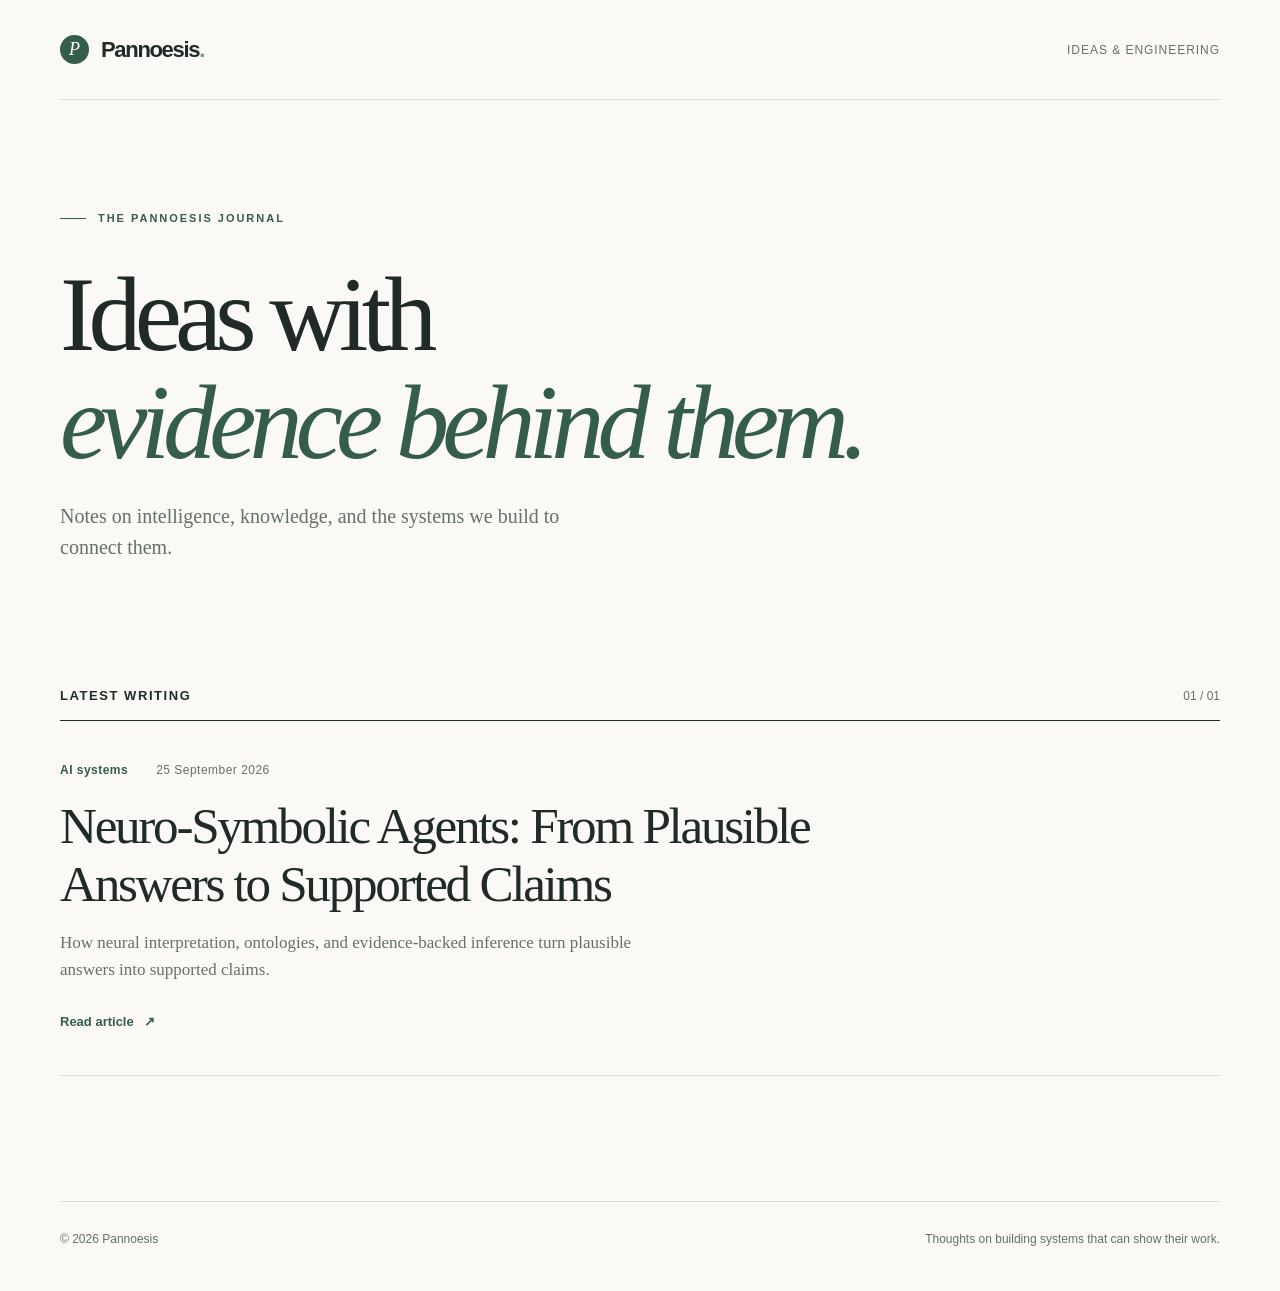
==== index.html @ 2fb56815 "feat: publish Pannoesis journal and first essay" ====
<!doctype html>
<html lang="en">
<head>
  <meta charset="utf-8">
  <meta name="viewport" content="width=device-width, initial-scale=1">
  <meta name="color-scheme" content="light">
  <meta name="description" content="The Pannoesis journal on intelligence, knowledge, and evidence.">
  <meta property="og:type" content="website">
  <meta property="og:title" content="Ideas &amp; engineering">
  <meta property="og:description" content="The Pannoesis journal on intelligence, knowledge, and evidence.">
  <meta property="og:url" content="https://pannoesis.github.io/">
  <title>Ideas &amp; engineering · Pannoesis</title>
  <link rel="canonical" href="https://pannoesis.github.io/">
  <link rel="stylesheet" href="assets/style.css">
  
</head>
<body>
  <div class="site-shell">
    <header class="site-header">
      <a class="brand" href="index.html" aria-label="Pannoesis home"><span class="brand-mark" aria-hidden="true">P</span><span>Pannoesis<span class="brand-dot">.</span></span></a>
      <span class="header-label">Ideas &amp; engineering</span>
    </header>
    <main id="main">
      <section class="hero" aria-labelledby="hero-title">
        <div class="eyebrow"><span class="eyebrow-line"></span> THE PANNOESIS JOURNAL</div>
        <h1 id="hero-title">Ideas with<br><em>evidence behind them.</em></h1>
        <p>Notes on intelligence, knowledge, and the systems we build to connect them.</p>
      </section>
      <section class="latest" aria-labelledby="latest-title">
        <div class="section-heading"><h2 id="latest-title">Latest writing</h2><span>01 / 01</span></div>
        <a class="post-card" href="posts/neuro-symbolic-agents.html">
          <div class="post-info"><span>AI systems</span><span>25 September 2026</span></div>
          <h3>Neuro-Symbolic Agents: From Plausible Answers to Supported Claims</h3>
          <p>How neural interpretation, ontologies, and evidence-backed inference turn plausible answers into supported claims.</p>
          <span class="read-link">Read article <span aria-hidden="true">↗</span></span>
        </a>
      </section>
    </main>
    <footer class="site-footer"><span>© 2026 Pannoesis</span><span>Thoughts on building systems that can show their work.</span></footer>
  </div>
</body>
</html>
---- assets/style.css ----
:root{color-scheme:light;--paper:#faf9f6;--ink:#202a27;--muted:#65716b;--line:#d9ded7;--green:#355d4c;--highlight:#e7eee8}
*{box-sizing:border-box}
html{scroll-behavior:smooth}
body{margin:0;background:var(--paper);color:var(--ink);font-family:Georgia,'Times New Roman',serif;-webkit-font-smoothing:antialiased}
a{color:inherit}
a:focus-visible{outline:2px solid var(--green);outline-offset:4px}
.site-shell{width:min(100% - 48px,1160px);margin:auto}
.site-header{height:100px;display:flex;align-items:center;justify-content:space-between;border-bottom:1px solid var(--line)}
.brand{display:inline-flex;align-items:center;gap:12px;text-decoration:none;font-family:Arial,sans-serif;font-size:22px;font-weight:700;letter-spacing:-.06em}
.brand-mark{display:grid;place-items:center;width:29px;height:29px;background:var(--green);color:#fff;border-radius:50%;font-family:Georgia,serif;font-size:18px;font-style:italic;font-weight:400;letter-spacing:0}
.brand-dot{color:#749b7b}
.header-label,.eyebrow,.section-heading,.post-info,.read-link,.article-kicker,.article-meta,.back-link,.site-footer{font-family:Arial,sans-serif}
.header-label{color:var(--muted);font-size:12px;letter-spacing:.08em;text-transform:uppercase}
.hero{padding:112px 0 125px;max-width:930px}
.eyebrow{display:flex;align-items:center;gap:12px;color:var(--green);font-size:11px;font-weight:700;letter-spacing:.18em}
.eyebrow-line{width:26px;height:1px;background:var(--green)}
.hero h1{margin:36px 0 24px;font-size:clamp(55px,8.3vw,112px);font-weight:400;line-height:1.02;letter-spacing:-.065em}
.hero h1 em{font-weight:400;color:var(--green)}
.hero p{max-width:515px;margin:0;color:var(--muted);font-size:20px;line-height:1.55}
.latest{padding-bottom:125px}
.section-heading{display:flex;justify-content:space-between;align-items:baseline;border-bottom:1px solid var(--ink);padding-bottom:17px}
.section-heading h2{margin:0;font-size:13px;font-weight:700;letter-spacing:.12em;text-transform:uppercase}
.section-heading span{color:var(--muted);font-size:12px}
.post-card{display:block;padding:42px 0 45px;border-bottom:1px solid var(--line);text-decoration:none;transition:padding .2s ease,background .2s ease}
.post-card:hover{padding-left:18px;background:#f3f5f0}
.post-info{display:flex;gap:28px;color:var(--green);font-size:12px;font-weight:600;letter-spacing:.04em}
.post-info span+span{color:var(--muted);font-weight:400}
.post-card h3{max-width:850px;margin:20px 0 13px;font-size:clamp(33px,4vw,54px);font-weight:400;letter-spacing:-.045em;line-height:1.14}
.post-card p{max-width:600px;color:var(--muted);font-size:17px;line-height:1.55}
.read-link{display:inline-block;margin-top:14px;color:var(--green);font-size:13px;font-weight:700}
.read-link span{padding-left:7px}
.site-footer{display:flex;justify-content:space-between;gap:20px;border-top:1px solid var(--line);padding:30px 0 45px;color:var(--muted);font-size:12px}
.article-layout{width:min(100%,800px);margin:0 auto;padding:62px 0 110px}
.back-link{color:var(--green);font-size:13px;text-decoration:none}
.back-link:hover,.article-end a:hover{text-decoration:underline}
.article-kicker{display:flex;gap:10px;margin:77px 0 21px;color:var(--green);font-size:11px;font-weight:700;letter-spacing:.14em;text-transform:uppercase}
.article-kicker span{color:#a6b7aa}
.article-layout h1{max-width:790px;margin:0;font-size:clamp(43px,6vw,72px);font-weight:400;line-height:1.07;letter-spacing:-.055em}
.article-deck{max-width:650px;margin:27px 0 27px;color:var(--muted);font-size:21px;line-height:1.48}
.article-meta{display:flex;gap:11px;align-items:center;color:var(--muted);font-size:12px}
.article-rule{height:1px;background:var(--line);margin:40px 0 48px}
.prose{font-size:18px;line-height:1.74;overflow-wrap:anywhere}
.prose p{margin:0 0 25px}
.prose>p:first-child{font-size:20px}
.prose h2{margin:62px 0 19px;font-size:35px;font-weight:400;line-height:1.2;letter-spacing:-.035em}
.prose h2:first-child{margin-top:0}
.prose strong{font-weight:700}
.prose a{color:var(--green);text-decoration-thickness:1px;text-underline-offset:3px}
.prose blockquote{margin:28px 0;padding:4px 0 4px 25px;border-left:3px solid var(--green);color:var(--green);font-size:22px;font-style:italic}
.prose blockquote p{margin:0}
.prose pre{overflow-x:auto;margin:27px 0;padding:22px 25px;background:#eff2ed;border:1px solid #e2e8df;border-radius:4px;font-size:14px;line-height:1.6}
.prose code{font-family:'Courier New',monospace;font-size:.83em;background:#edf1eb;padding:2px 4px;border-radius:2px}
.prose pre code{padding:0;background:none;font-size:inherit}
.prose table{width:100%;border-collapse:collapse;margin:30px 0;font-family:Arial,sans-serif;font-size:14px;line-height:1.5}
.prose th{text-align:left;background:#edf2ec}
.prose td,.prose th{border-bottom:1px solid var(--line);padding:12px 10px;vertical-align:top}
.prose hr{border:0;border-top:1px solid var(--line);margin:58px 0}
.equation{overflow-x:auto;margin:28px 0;padding:18px 8px;text-align:center;background:#f0f3ed;border-radius:4px;font-size:16px}
.inline-equation{white-space:nowrap}
.article-end{border-top:1px solid var(--line);margin-top:70px;padding-top:26px;font-family:Arial,sans-serif;font-size:13px;color:var(--green)}
.article-end a{text-decoration:none}
@media(max-width:700px){.site-shell{width:min(100% - 36px,1160px)}.site-header{height:75px}.header-label{font-size:10px}.hero{padding:77px 0 85px}.hero h1{margin-top:28px;font-size:clamp(49px,12vw,82px)}.hero p{font-size:17px}.latest{padding-bottom:85px}.post-card{padding:31px 0}.post-card:hover{padding-left:0}.post-card h3{font-size:35px}.site-footer{flex-direction:column}.article-layout{padding:43px 0 75px}.article-kicker{margin-top:58px}.article-layout h1{font-size:clamp(42px,10vw,65px)}.article-deck{font-size:18px}.prose{font-size:17px}.prose h2{font-size:29px}.prose table{display:block;overflow-x:auto;white-space:nowrap}}
@media(prefers-reduced-motion:reduce){html{scroll-behavior:auto}.post-card{transition:none}}
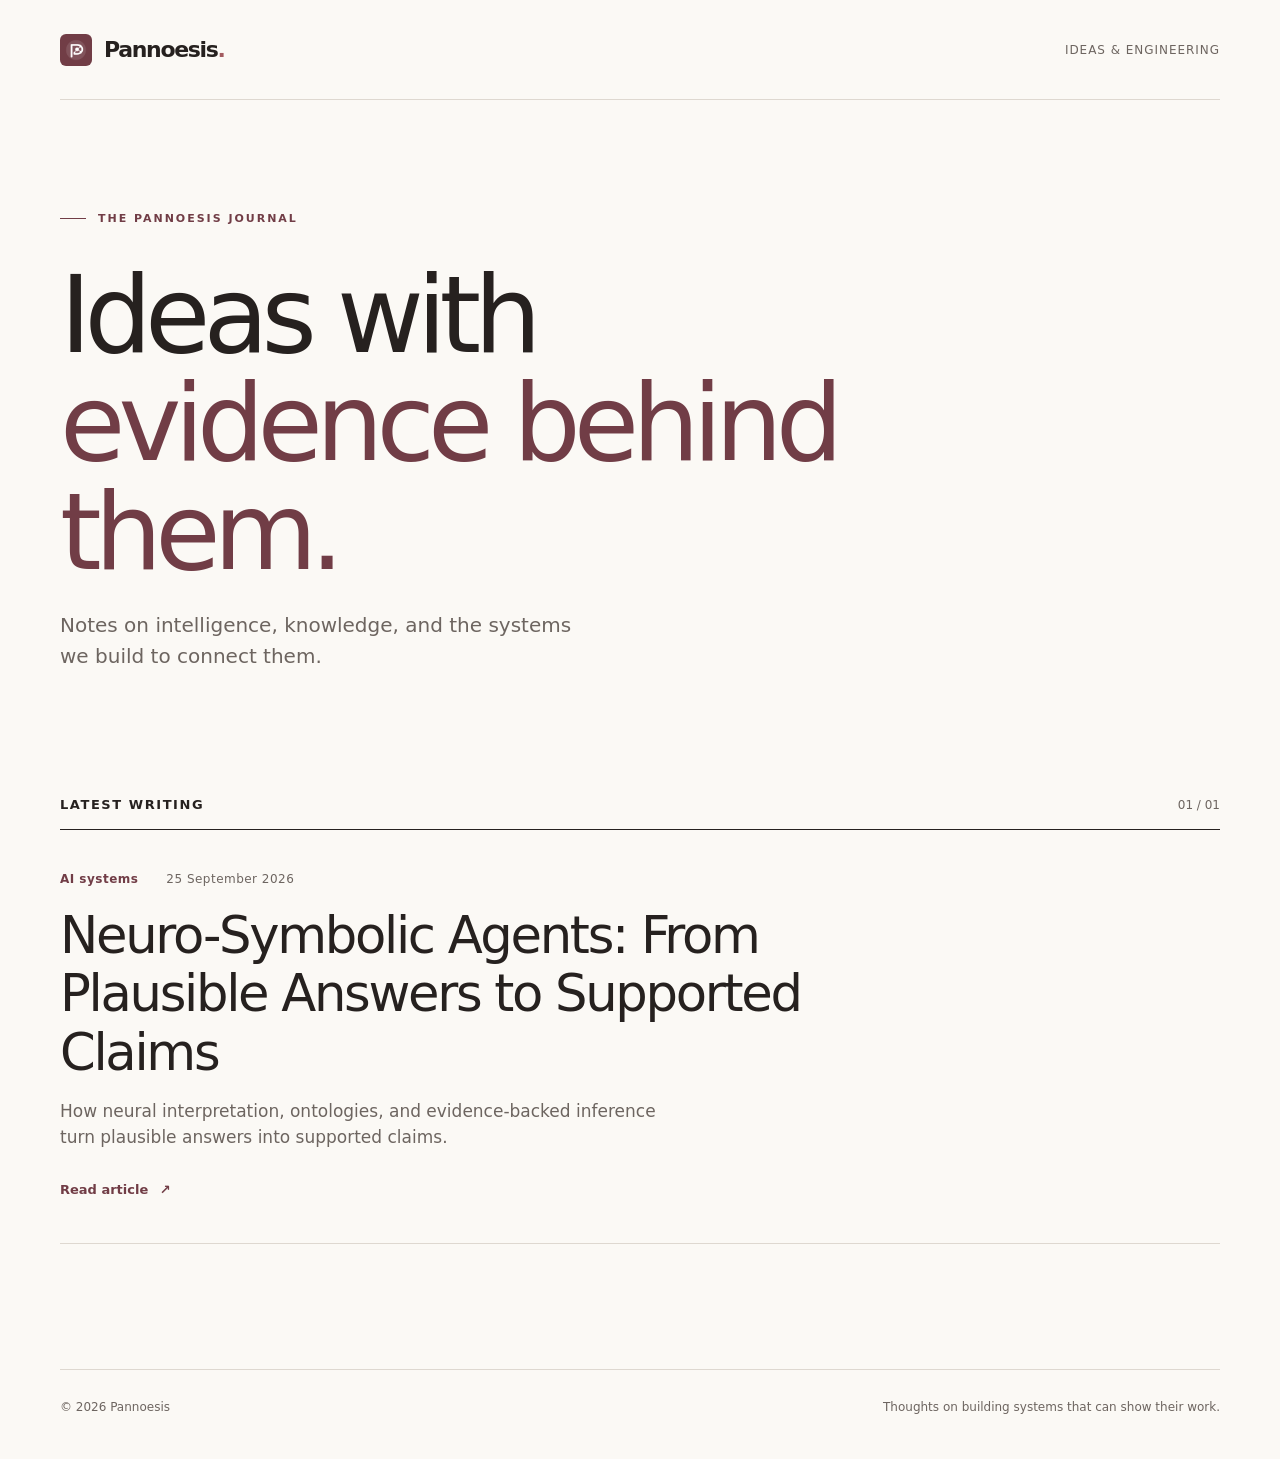
==== commit e54ad9ec: "style: use Pannoesis logo and system font" ====
--- a/index.html
+++ b/index.html
@@ -12,12 +12,13 @@
   <title>Ideas &amp; engineering · Pannoesis</title>
   <link rel="canonical" href="https://pannoesis.github.io/">
   <link rel="stylesheet" href="assets/style.css">
+  <link rel="icon" type="image/png" href="assets/pannoesis-logo.png">
   
 </head>
 <body>
   <div class="site-shell">
     <header class="site-header">
-      <a class="brand" href="index.html" aria-label="Pannoesis home"><span class="brand-mark" aria-hidden="true">P</span><span>Pannoesis<span class="brand-dot">.</span></span></a>
+      <a class="brand" href="index.html" aria-label="Pannoesis home"><span class="brand-mark"><img src="assets/pannoesis-logo.png" alt=""></span><span>Pannoesis<span class="brand-dot">.</span></span></a>
       <span class="header-label">Ideas &amp; engineering</span>
     </header>
     <main id="main">
--- a/assets/style.css
+++ b/assets/style.css
@@ -1,40 +1,41 @@
-:root{color-scheme:light;--paper:#faf9f6;--ink:#202a27;--muted:#65716b;--line:#d9ded7;--green:#355d4c;--highlight:#e7eee8}
+:root{color-scheme:light;--paper:#fbf9f5;--ink:#26211f;--muted:#6d6560;--line:#ded8d0;--accent:#713d46}
 *{box-sizing:border-box}
 html{scroll-behavior:smooth}
-body{margin:0;background:var(--paper);color:var(--ink);font-family:Georgia,'Times New Roman',serif;-webkit-font-smoothing:antialiased}
+body{margin:0;background:var(--paper);color:var(--ink);font-family:system-ui,-apple-system,BlinkMacSystemFont,'Segoe UI',sans-serif;-webkit-font-smoothing:antialiased}
 a{color:inherit}
-a:focus-visible{outline:2px solid var(--green);outline-offset:4px}
+a:focus-visible{outline:2px solid var(--accent);outline-offset:4px}
 .site-shell{width:min(100% - 48px,1160px);margin:auto}
 .site-header{height:100px;display:flex;align-items:center;justify-content:space-between;border-bottom:1px solid var(--line)}
-.brand{display:inline-flex;align-items:center;gap:12px;text-decoration:none;font-family:Arial,sans-serif;font-size:22px;font-weight:700;letter-spacing:-.06em}
-.brand-mark{display:grid;place-items:center;width:29px;height:29px;background:var(--green);color:#fff;border-radius:50%;font-family:Georgia,serif;font-size:18px;font-style:italic;font-weight:400;letter-spacing:0}
-.brand-dot{color:#749b7b}
-.header-label,.eyebrow,.section-heading,.post-info,.read-link,.article-kicker,.article-meta,.back-link,.site-footer{font-family:Arial,sans-serif}
+.brand{display:inline-flex;align-items:center;gap:12px;text-decoration:none;font-size:22px;font-weight:700;letter-spacing:-.06em}
+.brand-mark{display:grid;place-items:center;width:32px;height:32px;padding:5px;background:var(--accent);border-radius:6px}
+.brand-mark img{display:block;width:100%;height:100%;object-fit:contain}
+.brand-dot{color:#a35b60}
+.header-label,.eyebrow,.section-heading,.post-info,.read-link,.article-kicker,.article-meta,.back-link,.site-footer{font-family:inherit}
 .header-label{color:var(--muted);font-size:12px;letter-spacing:.08em;text-transform:uppercase}
 .hero{padding:112px 0 125px;max-width:930px}
-.eyebrow{display:flex;align-items:center;gap:12px;color:var(--green);font-size:11px;font-weight:700;letter-spacing:.18em}
-.eyebrow-line{width:26px;height:1px;background:var(--green)}
+.eyebrow{display:flex;align-items:center;gap:12px;color:var(--accent);font-size:11px;font-weight:700;letter-spacing:.18em}
+.eyebrow-line{width:26px;height:1px;background:var(--accent)}
 .hero h1{margin:36px 0 24px;font-size:clamp(55px,8.3vw,112px);font-weight:400;line-height:1.02;letter-spacing:-.065em}
-.hero h1 em{font-weight:400;color:var(--green)}
+.hero h1 em{font-style:normal;font-weight:400;color:var(--accent)}
 .hero p{max-width:515px;margin:0;color:var(--muted);font-size:20px;line-height:1.55}
 .latest{padding-bottom:125px}
 .section-heading{display:flex;justify-content:space-between;align-items:baseline;border-bottom:1px solid var(--ink);padding-bottom:17px}
 .section-heading h2{margin:0;font-size:13px;font-weight:700;letter-spacing:.12em;text-transform:uppercase}
 .section-heading span{color:var(--muted);font-size:12px}
 .post-card{display:block;padding:42px 0 45px;border-bottom:1px solid var(--line);text-decoration:none;transition:padding .2s ease,background .2s ease}
-.post-card:hover{padding-left:18px;background:#f3f5f0}
-.post-info{display:flex;gap:28px;color:var(--green);font-size:12px;font-weight:600;letter-spacing:.04em}
+.post-card:hover{padding-left:18px;background:#f4efeb}
+.post-info{display:flex;gap:28px;color:var(--accent);font-size:12px;font-weight:600;letter-spacing:.04em}
 .post-info span+span{color:var(--muted);font-weight:400}
 .post-card h3{max-width:850px;margin:20px 0 13px;font-size:clamp(33px,4vw,54px);font-weight:400;letter-spacing:-.045em;line-height:1.14}
 .post-card p{max-width:600px;color:var(--muted);font-size:17px;line-height:1.55}
-.read-link{display:inline-block;margin-top:14px;color:var(--green);font-size:13px;font-weight:700}
+.read-link{display:inline-block;margin-top:14px;color:var(--accent);font-size:13px;font-weight:700}
 .read-link span{padding-left:7px}
 .site-footer{display:flex;justify-content:space-between;gap:20px;border-top:1px solid var(--line);padding:30px 0 45px;color:var(--muted);font-size:12px}
 .article-layout{width:min(100%,800px);margin:0 auto;padding:62px 0 110px}
-.back-link{color:var(--green);font-size:13px;text-decoration:none}
+.back-link{color:var(--accent);font-size:13px;text-decoration:none}
 .back-link:hover,.article-end a:hover{text-decoration:underline}
-.article-kicker{display:flex;gap:10px;margin:77px 0 21px;color:var(--green);font-size:11px;font-weight:700;letter-spacing:.14em;text-transform:uppercase}
-.article-kicker span{color:#a6b7aa}
+.article-kicker{display:flex;gap:10px;margin:77px 0 21px;color:var(--accent);font-size:11px;font-weight:700;letter-spacing:.14em;text-transform:uppercase}
+.article-kicker span{color:#bdaba7}
 .article-layout h1{max-width:790px;margin:0;font-size:clamp(43px,6vw,72px);font-weight:400;line-height:1.07;letter-spacing:-.055em}
 .article-deck{max-width:650px;margin:27px 0 27px;color:var(--muted);font-size:21px;line-height:1.48}
 .article-meta{display:flex;gap:11px;align-items:center;color:var(--muted);font-size:12px}
@@ -45,19 +46,19 @@
 .prose h2{margin:62px 0 19px;font-size:35px;font-weight:400;line-height:1.2;letter-spacing:-.035em}
 .prose h2:first-child{margin-top:0}
 .prose strong{font-weight:700}
-.prose a{color:var(--green);text-decoration-thickness:1px;text-underline-offset:3px}
-.prose blockquote{margin:28px 0;padding:4px 0 4px 25px;border-left:3px solid var(--green);color:var(--green);font-size:22px;font-style:italic}
+.prose a{color:var(--accent);text-decoration-thickness:1px;text-underline-offset:3px}
+.prose blockquote{margin:28px 0;padding:4px 0 4px 25px;border-left:3px solid var(--accent);color:var(--accent);font-size:22px;font-style:normal}
 .prose blockquote p{margin:0}
-.prose pre{overflow-x:auto;margin:27px 0;padding:22px 25px;background:#eff2ed;border:1px solid #e2e8df;border-radius:4px;font-size:14px;line-height:1.6}
-.prose code{font-family:'Courier New',monospace;font-size:.83em;background:#edf1eb;padding:2px 4px;border-radius:2px}
+.prose pre{overflow-x:auto;margin:27px 0;padding:22px 25px;background:#f4efeb;border:1px solid #e9ded8;border-radius:4px;font-size:14px;line-height:1.6}
+.prose code{font-family:'Courier New',monospace;font-size:.83em;background:#f4efeb;padding:2px 4px;border-radius:2px}
 .prose pre code{padding:0;background:none;font-size:inherit}
-.prose table{width:100%;border-collapse:collapse;margin:30px 0;font-family:Arial,sans-serif;font-size:14px;line-height:1.5}
-.prose th{text-align:left;background:#edf2ec}
+.prose table{width:100%;border-collapse:collapse;margin:30px 0;font-size:14px;line-height:1.5}
+.prose th{text-align:left;background:#f4efeb}
 .prose td,.prose th{border-bottom:1px solid var(--line);padding:12px 10px;vertical-align:top}
 .prose hr{border:0;border-top:1px solid var(--line);margin:58px 0}
-.equation{overflow-x:auto;margin:28px 0;padding:18px 8px;text-align:center;background:#f0f3ed;border-radius:4px;font-size:16px}
+.equation{overflow-x:auto;margin:28px 0;padding:18px 8px;text-align:center;background:#f5efea;border-radius:4px;font-size:16px}
 .inline-equation{white-space:nowrap}
-.article-end{border-top:1px solid var(--line);margin-top:70px;padding-top:26px;font-family:Arial,sans-serif;font-size:13px;color:var(--green)}
+.article-end{border-top:1px solid var(--line);margin-top:70px;padding-top:26px;font-size:13px;color:var(--accent)}
 .article-end a{text-decoration:none}
 @media(max-width:700px){.site-shell{width:min(100% - 36px,1160px)}.site-header{height:75px}.header-label{font-size:10px}.hero{padding:77px 0 85px}.hero h1{margin-top:28px;font-size:clamp(49px,12vw,82px)}.hero p{font-size:17px}.latest{padding-bottom:85px}.post-card{padding:31px 0}.post-card:hover{padding-left:0}.post-card h3{font-size:35px}.site-footer{flex-direction:column}.article-layout{padding:43px 0 75px}.article-kicker{margin-top:58px}.article-layout h1{font-size:clamp(42px,10vw,65px)}.article-deck{font-size:18px}.prose{font-size:17px}.prose h2{font-size:29px}.prose table{display:block;overflow-x:auto;white-space:nowrap}}
 @media(prefers-reduced-motion:reduce){html{scroll-behavior:auto}.post-card{transition:none}}
